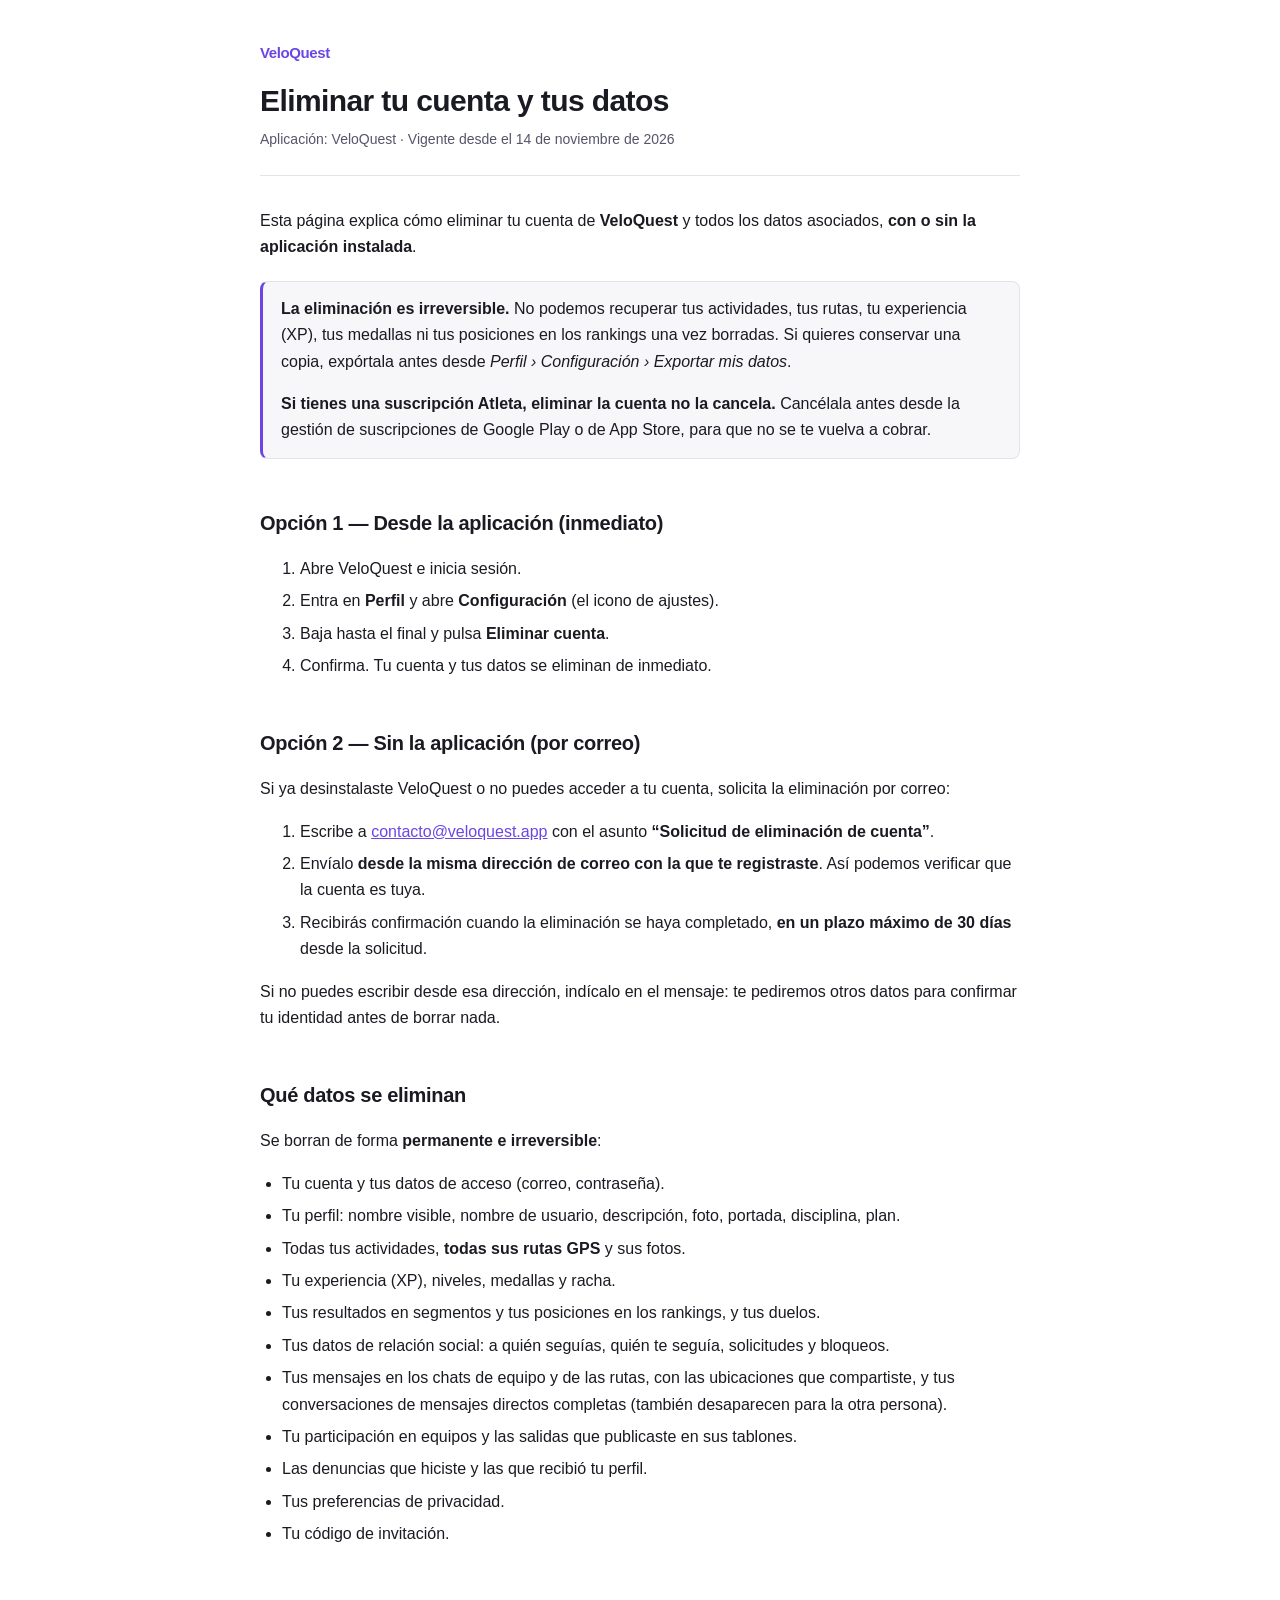
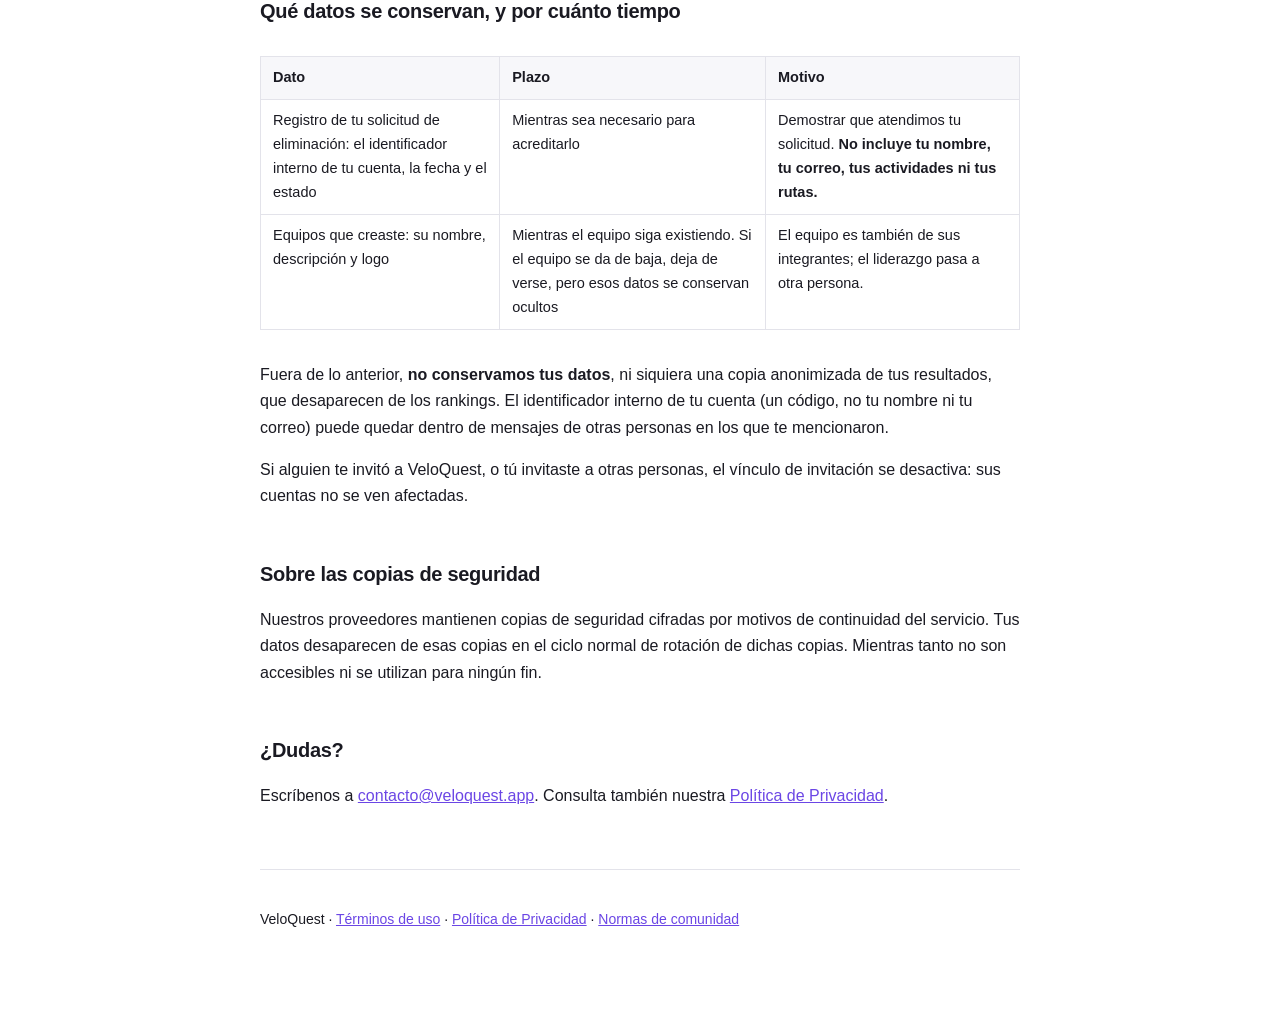
==== eliminar-cuenta/index.html @ 5dd42651 "Textos legales en su versión final (Privacidad 1.4.0, Términos 1.1.0, Normas 1.1.0) y página de elim" ====
<!doctype html>
<html lang="es-CL">
<head>
  <meta charset="utf-8">
  <meta name="viewport" content="width=device-width, initial-scale=1">
  <title>Eliminar tu cuenta — VeloQuest</title>
  <link rel="stylesheet" href="/styles.css">
</head>
<body>

<header>
  <a class="brand" href="/">VeloQuest</a>
  <h1>Eliminar tu cuenta y tus datos</h1>
  <p class="meta">Aplicación: VeloQuest · Vigente desde el 14 de noviembre de 2026</p>
</header>

<main>

<p>
  Esta página explica cómo eliminar tu cuenta de <strong>VeloQuest</strong> y todos los datos asociados,
  <strong>con o sin la aplicación instalada</strong>.
</p>

<div class="note">
  <p>
    <strong>La eliminación es irreversible.</strong> No podemos recuperar tus actividades, tus rutas,
    tu experiencia (XP), tus medallas ni tus posiciones en los rankings una vez borradas. Si quieres
    conservar una copia, expórtala antes desde <em>Perfil &rsaquo; Configuración &rsaquo; Exportar mis datos</em>.
  </p>
  <p>
    <strong>Si tienes una suscripción Atleta, eliminar la cuenta no la cancela.</strong> Cancélala
    antes desde la gestión de suscripciones de Google Play o de App Store, para que no se te vuelva
    a cobrar.
  </p>
</div>

<h2>Opción 1 — Desde la aplicación (inmediato)</h2>
<ol>
  <li>Abre VeloQuest e inicia sesión.</li>
  <li>Entra en <strong>Perfil</strong> y abre <strong>Configuración</strong> (el icono de ajustes).</li>
  <li>Baja hasta el final y pulsa <strong>Eliminar cuenta</strong>.</li>
  <li>Confirma. Tu cuenta y tus datos se eliminan de inmediato.</li>
</ol>

<h2>Opción 2 — Sin la aplicación (por correo)</h2>
<p>
  Si ya desinstalaste VeloQuest o no puedes acceder a tu cuenta, solicita la eliminación por correo:
</p>
<ol>
  <li>
    Escribe a <a href="mailto:contacto@veloquest.app?subject=Solicitud%20de%20eliminaci%C3%B3n%20de%20cuenta">contacto@veloquest.app</a>
    con el asunto <strong>“Solicitud de eliminación de cuenta”</strong>.
  </li>
  <li>
    Envíalo <strong>desde la misma dirección de correo con la que te registraste</strong>. Así podemos
    verificar que la cuenta es tuya.
  </li>
  <li>
    Recibirás confirmación cuando la eliminación se haya completado, <strong>en un plazo máximo de 30
    días</strong> desde la solicitud.
  </li>
</ol>
<p>
  Si no puedes escribir desde esa dirección, indícalo en el mensaje: te pediremos otros datos para
  confirmar tu identidad antes de borrar nada.
</p>

<h2>Qué datos se eliminan</h2>
<p>Se borran de forma <strong>permanente e irreversible</strong>:</p>
<ul>
  <li>Tu cuenta y tus datos de acceso (correo, contraseña).</li>
  <li>Tu perfil: nombre visible, nombre de usuario, descripción, foto, portada, disciplina, plan.</li>
  <li>Todas tus actividades, <strong>todas sus rutas GPS</strong> y sus fotos.</li>
  <li>Tu experiencia (XP), niveles, medallas y racha.</li>
  <li>Tus resultados en segmentos y tus posiciones en los rankings, y tus duelos.</li>
  <li>Tus datos de relación social: a quién seguías, quién te seguía, solicitudes y bloqueos.</li>
  <li>Tus mensajes en los chats de equipo y de las rutas, con las ubicaciones que compartiste, y tus
    conversaciones de mensajes directos completas (también desaparecen para la otra persona).</li>
  <li>Tu participación en equipos y las salidas que publicaste en sus tablones.</li>
  <li>Las denuncias que hiciste y las que recibió tu perfil.</li>
  <li>Tus preferencias de privacidad.</li>
  <li>Tu código de invitación.</li>
</ul>

<h2>Qué datos se conservan, y por cuánto tiempo</h2>
<div class="table-wrap">
<table>
  <tr><th>Dato</th><th>Plazo</th><th>Motivo</th></tr>
  <tr>
    <td>Registro de tu solicitud de eliminación: el identificador interno de tu cuenta, la fecha y el estado</td>
    <td>Mientras sea necesario para acreditarlo</td>
    <td>Demostrar que atendimos tu solicitud. <strong>No incluye tu nombre, tu correo, tus actividades ni tus rutas.</strong></td>
  </tr>
  <tr>
    <td>Equipos que creaste: su nombre, descripción y logo</td>
    <td>Mientras el equipo siga existiendo. Si el equipo se da de baja, deja de verse, pero esos datos se conservan ocultos</td>
    <td>El equipo es también de sus integrantes; el liderazgo pasa a otra persona.</td>
  </tr>
</table>
</div>
<p>
  Fuera de lo anterior, <strong>no conservamos tus datos</strong>, ni siquiera una copia anonimizada
  de tus resultados, que desaparecen de los rankings. El identificador interno de tu cuenta (un
  código, no tu nombre ni tu correo) puede quedar dentro de mensajes de otras personas en los que te
  mencionaron.
</p>
<p>
  Si alguien te invitó a VeloQuest, o tú invitaste a otras personas, el vínculo de invitación se
  desactiva: sus cuentas no se ven afectadas.
</p>

<h2>Sobre las copias de seguridad</h2>
<p>
  Nuestros proveedores mantienen copias de seguridad cifradas por motivos de continuidad del servicio.
  Tus datos desaparecen de esas copias en el ciclo normal de rotación de dichas copias. Mientras tanto
  no son accesibles ni se utilizan para ningún fin.
</p>

<h2>¿Dudas?</h2>
<p>
  Escríbenos a <a href="mailto:contacto@veloquest.app">contacto@veloquest.app</a>.
  Consulta también nuestra <a href="/legal/privacidad">Política de Privacidad</a>.
</p>

</main>

<footer>
  <p>
    VeloQuest · <a href="/legal/terminos">Términos de uso</a> ·
    <a href="/legal/privacidad">Política de Privacidad</a> ·
    <a href="/legal/normas-comunidad">Normas de comunidad</a>
  </p>
</footer>

</body>
</html>
---- styles.css ----
/* VeloQuest — sitio legal estático.
   Sin dependencias externas: se sirve igual en GitHub Pages o Cloudflare Pages. */

:root {
  --bg: #ffffff;
  --text: #1a1a22;
  --text-2: #55556a;
  --border: #e3e3ea;
  --accent: #6b46e5;
  --surface: #f7f7fa;
  --warn-bg: #fff7e6;
  --warn-border: #f0b429;
  --warn-text: #6b4a00;
}

@media (prefers-color-scheme: dark) {
  :root {
    --bg: #0f0f13;
    --text: #f2f2f5;
    --text-2: #9b9aaa;
    --border: rgba(255, 255, 255, 0.1);
    --accent: #a48bfd;
    --surface: #16161c;
    --warn-bg: #2a2107;
    --warn-border: #f0b429;
    --warn-text: #f0cf85;
  }
}

* { box-sizing: border-box; }

body {
  margin: 0;
  padding: 0 20px 80px;
  background: var(--bg);
  color: var(--text);
  font-family: -apple-system, BlinkMacSystemFont, "Segoe UI", Roboto, Helvetica, Arial, sans-serif;
  line-height: 1.65;
  font-size: 16px;
}

main, header { max-width: 760px; margin: 0 auto; }

header {
  padding: 40px 0 24px;
  border-bottom: 1px solid var(--border);
  margin-bottom: 32px;
}

.brand {
  font-weight: 800;
  letter-spacing: -0.4px;
  font-size: 15px;
  color: var(--accent);
  text-decoration: none;
}

h1 {
  font-size: 30px;
  line-height: 1.25;
  letter-spacing: -0.6px;
  margin: 16px 0 8px;
}

h2 {
  font-size: 20px;
  letter-spacing: -0.3px;
  margin: 40px 0 12px;
  padding-top: 8px;
}

h3 { font-size: 16px; margin: 24px 0 8px; }

.meta { color: var(--text-2); font-size: 14px; margin: 0; }

p, li { color: var(--text); }

ul { padding-left: 22px; }
li { margin-bottom: 6px; }

a { color: var(--accent); }

code {
  background: var(--surface);
  border: 1px solid var(--border);
  border-radius: 4px;
  padding: 1px 5px;
  font-size: 0.9em;
}

/* Nota destacada: garantías o advertencias de contenido. */
.note {
  background: var(--surface);
  border: 1px solid var(--border);
  border-left: 3px solid var(--accent);
  border-radius: 8px;
  padding: 14px 18px;
  margin: 20px 0;
}
.note p:first-child { margin-top: 0; }
.note p:last-child { margin-bottom: 0; }

table { border-collapse: collapse; width: 100%; margin: 16px 0; }
th, td {
  border: 1px solid var(--border);
  padding: 9px 12px;
  text-align: left;
  font-size: 14.5px;
  vertical-align: top;
}
th { background: var(--surface); font-weight: 700; }

.table-wrap { overflow-x: auto; }

footer {
  max-width: 760px;
  margin: 60px auto 0;
  padding-top: 24px;
  border-top: 1px solid var(--border);
  color: var(--text-2);
  font-size: 14px;
}

@media (max-width: 520px) {
  h1 { font-size: 25px; }
  body { font-size: 15.5px; }
}
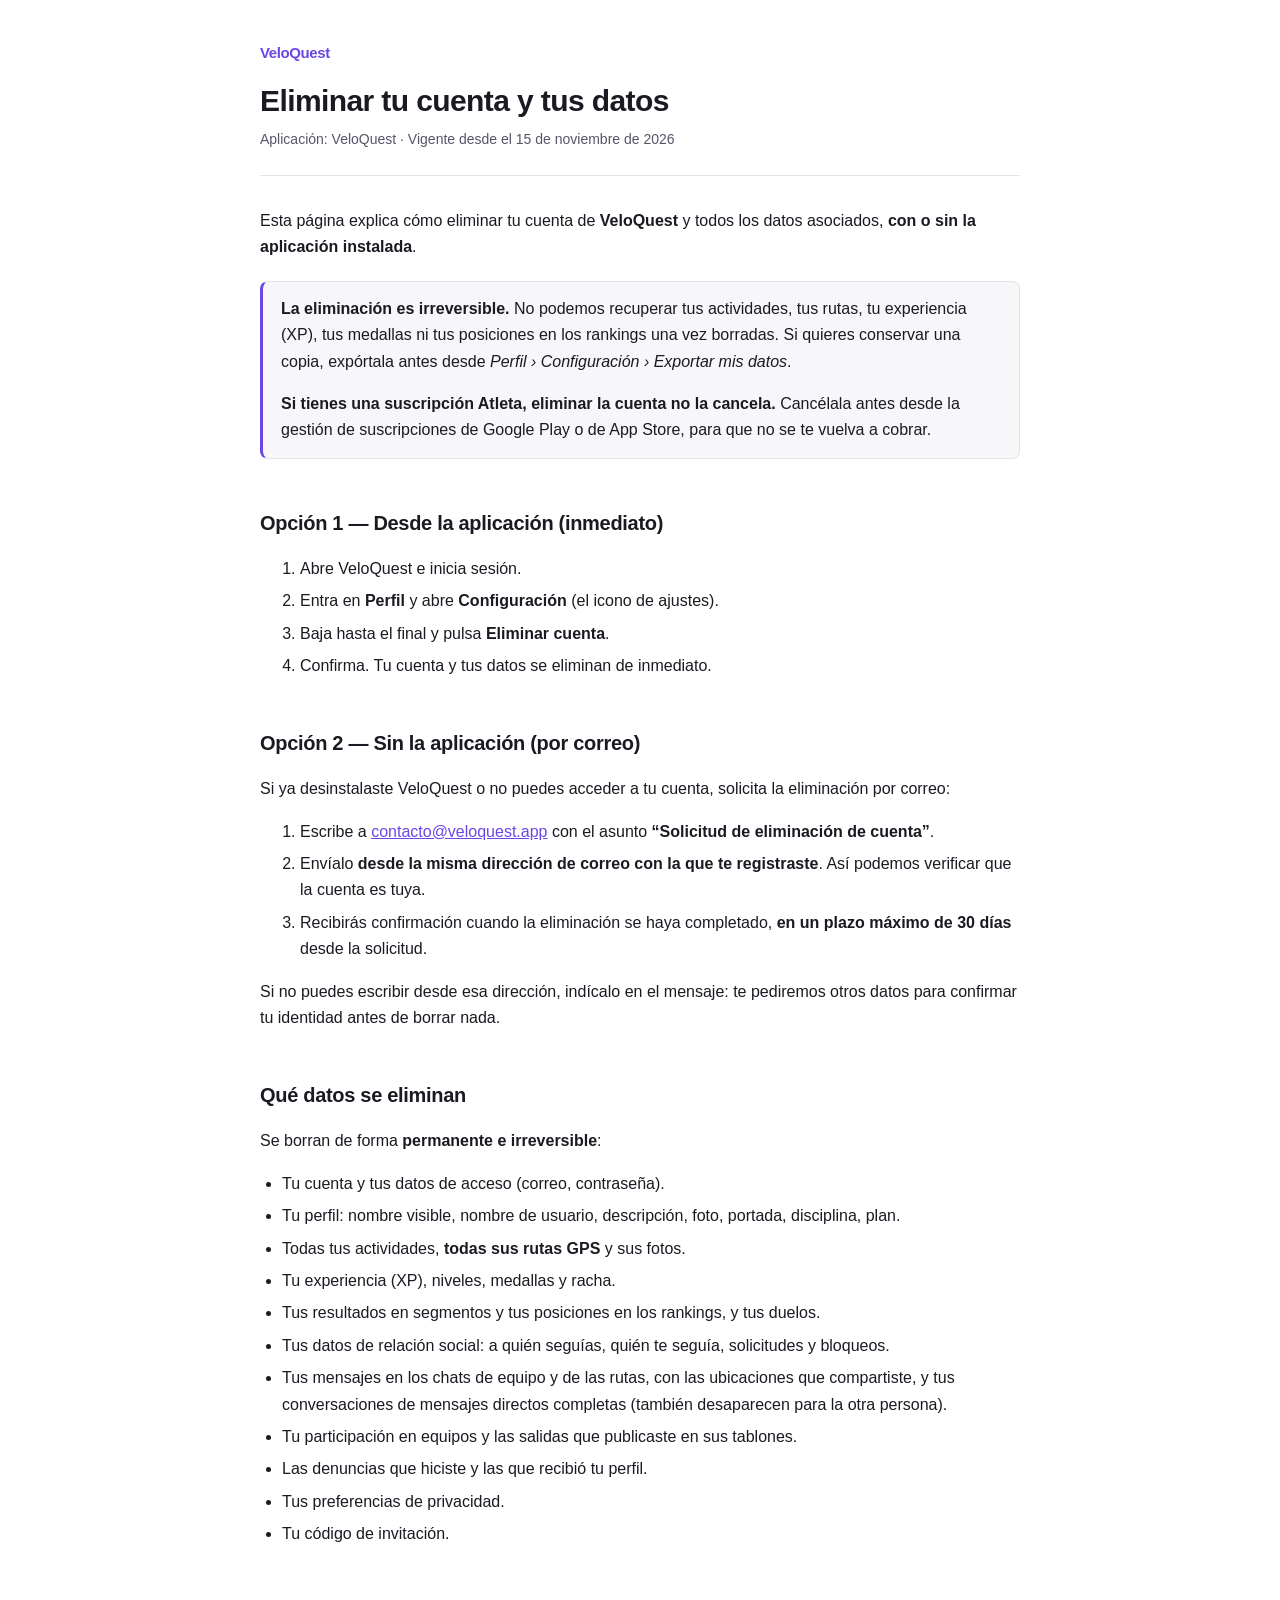
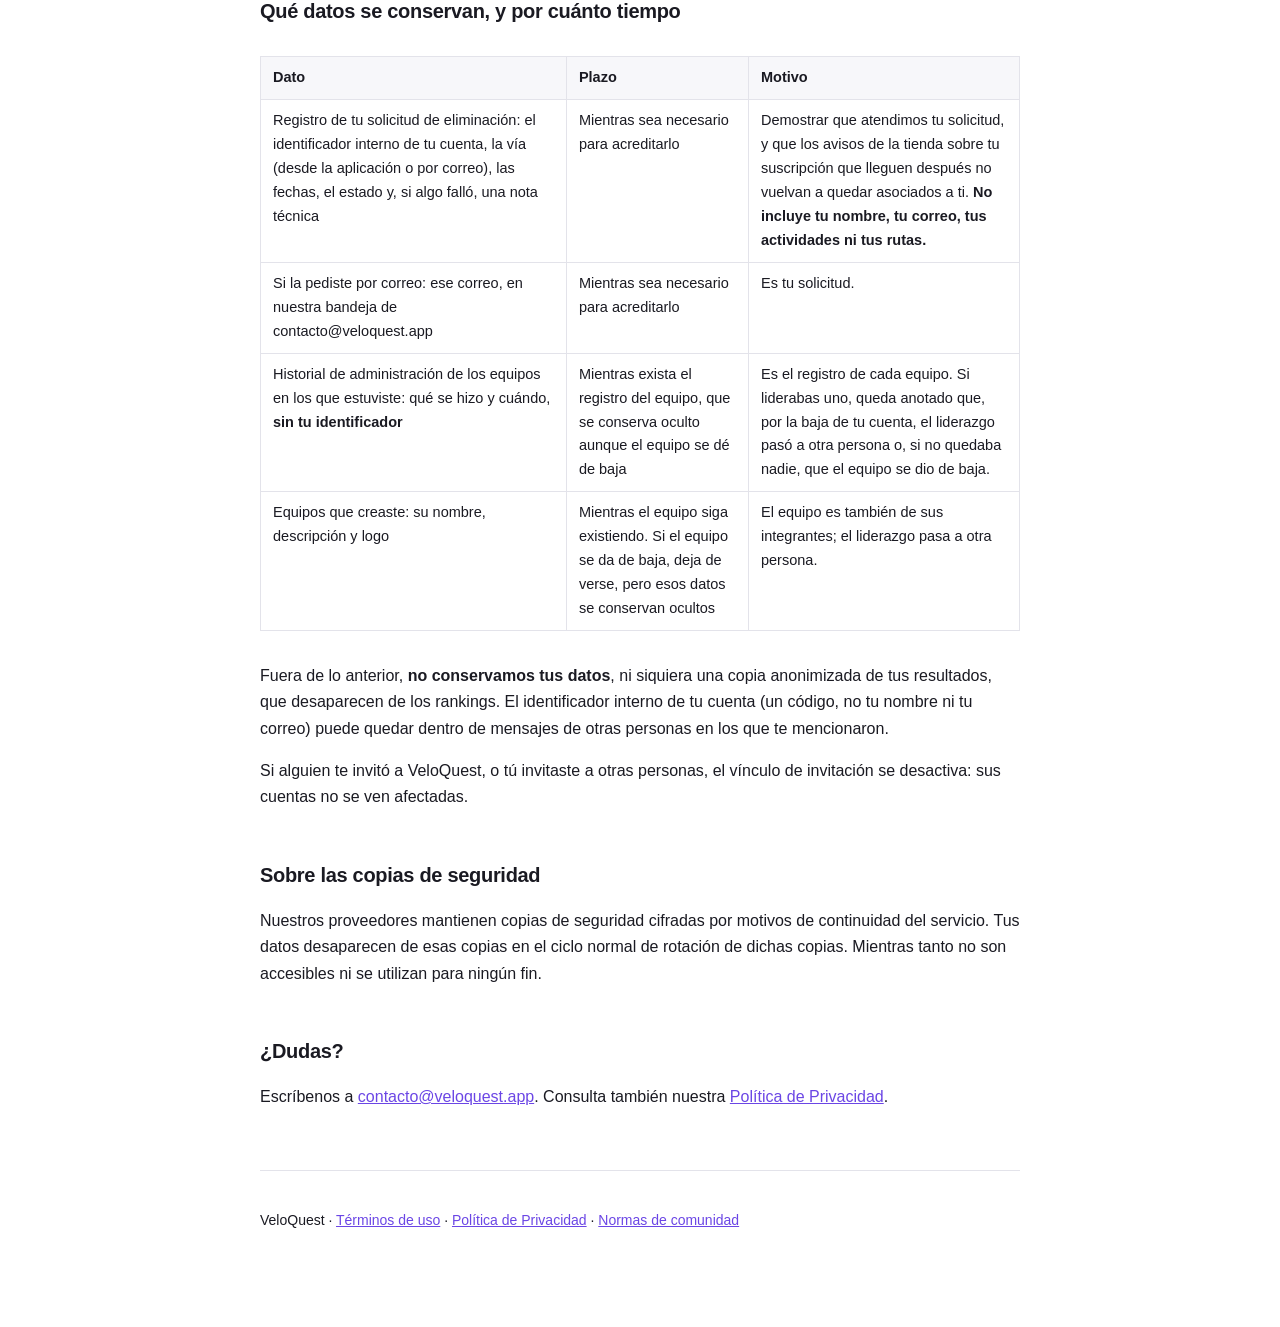
==== commit c5b2c35f: "Página de eliminación de cuenta al día con la Privacidad 1.5.0 (§3.1288)" ====
--- a/eliminar-cuenta/index.html
+++ b/eliminar-cuenta/index.html
@@ -11,7 +11,7 @@
 <header>
   <a class="brand" href="/">VeloQuest</a>
   <h1>Eliminar tu cuenta y tus datos</h1>
-  <p class="meta">Aplicación: VeloQuest · Vigente desde el 14 de noviembre de 2026</p>
+  <p class="meta">Aplicación: VeloQuest · Vigente desde el 15 de noviembre de 2026</p>
 </header>
 
 <main>
@@ -87,9 +87,19 @@
 <table>
   <tr><th>Dato</th><th>Plazo</th><th>Motivo</th></tr>
   <tr>
-    <td>Registro de tu solicitud de eliminación: el identificador interno de tu cuenta, la fecha y el estado</td>
+    <td>Registro de tu solicitud de eliminación: el identificador interno de tu cuenta, la vía (desde la aplicación o por correo), las fechas, el estado y, si algo falló, una nota técnica</td>
     <td>Mientras sea necesario para acreditarlo</td>
-    <td>Demostrar que atendimos tu solicitud. <strong>No incluye tu nombre, tu correo, tus actividades ni tus rutas.</strong></td>
+    <td>Demostrar que atendimos tu solicitud, y que los avisos de la tienda sobre tu suscripción que lleguen después no vuelvan a quedar asociados a ti. <strong>No incluye tu nombre, tu correo, tus actividades ni tus rutas.</strong></td>
+  </tr>
+  <tr>
+    <td>Si la pediste por correo: ese correo, en nuestra bandeja de contacto@veloquest.app</td>
+    <td>Mientras sea necesario para acreditarlo</td>
+    <td>Es tu solicitud.</td>
+  </tr>
+  <tr>
+    <td>Historial de administración de los equipos en los que estuviste: qué se hizo y cuándo, <strong>sin tu identificador</strong></td>
+    <td>Mientras exista el registro del equipo, que se conserva oculto aunque el equipo se dé de baja</td>
+    <td>Es el registro de cada equipo. Si liderabas uno, queda anotado que, por la baja de tu cuenta, el liderazgo pasó a otra persona o, si no quedaba nadie, que el equipo se dio de baja.</td>
   </tr>
   <tr>
     <td>Equipos que creaste: su nombre, descripción y logo</td>
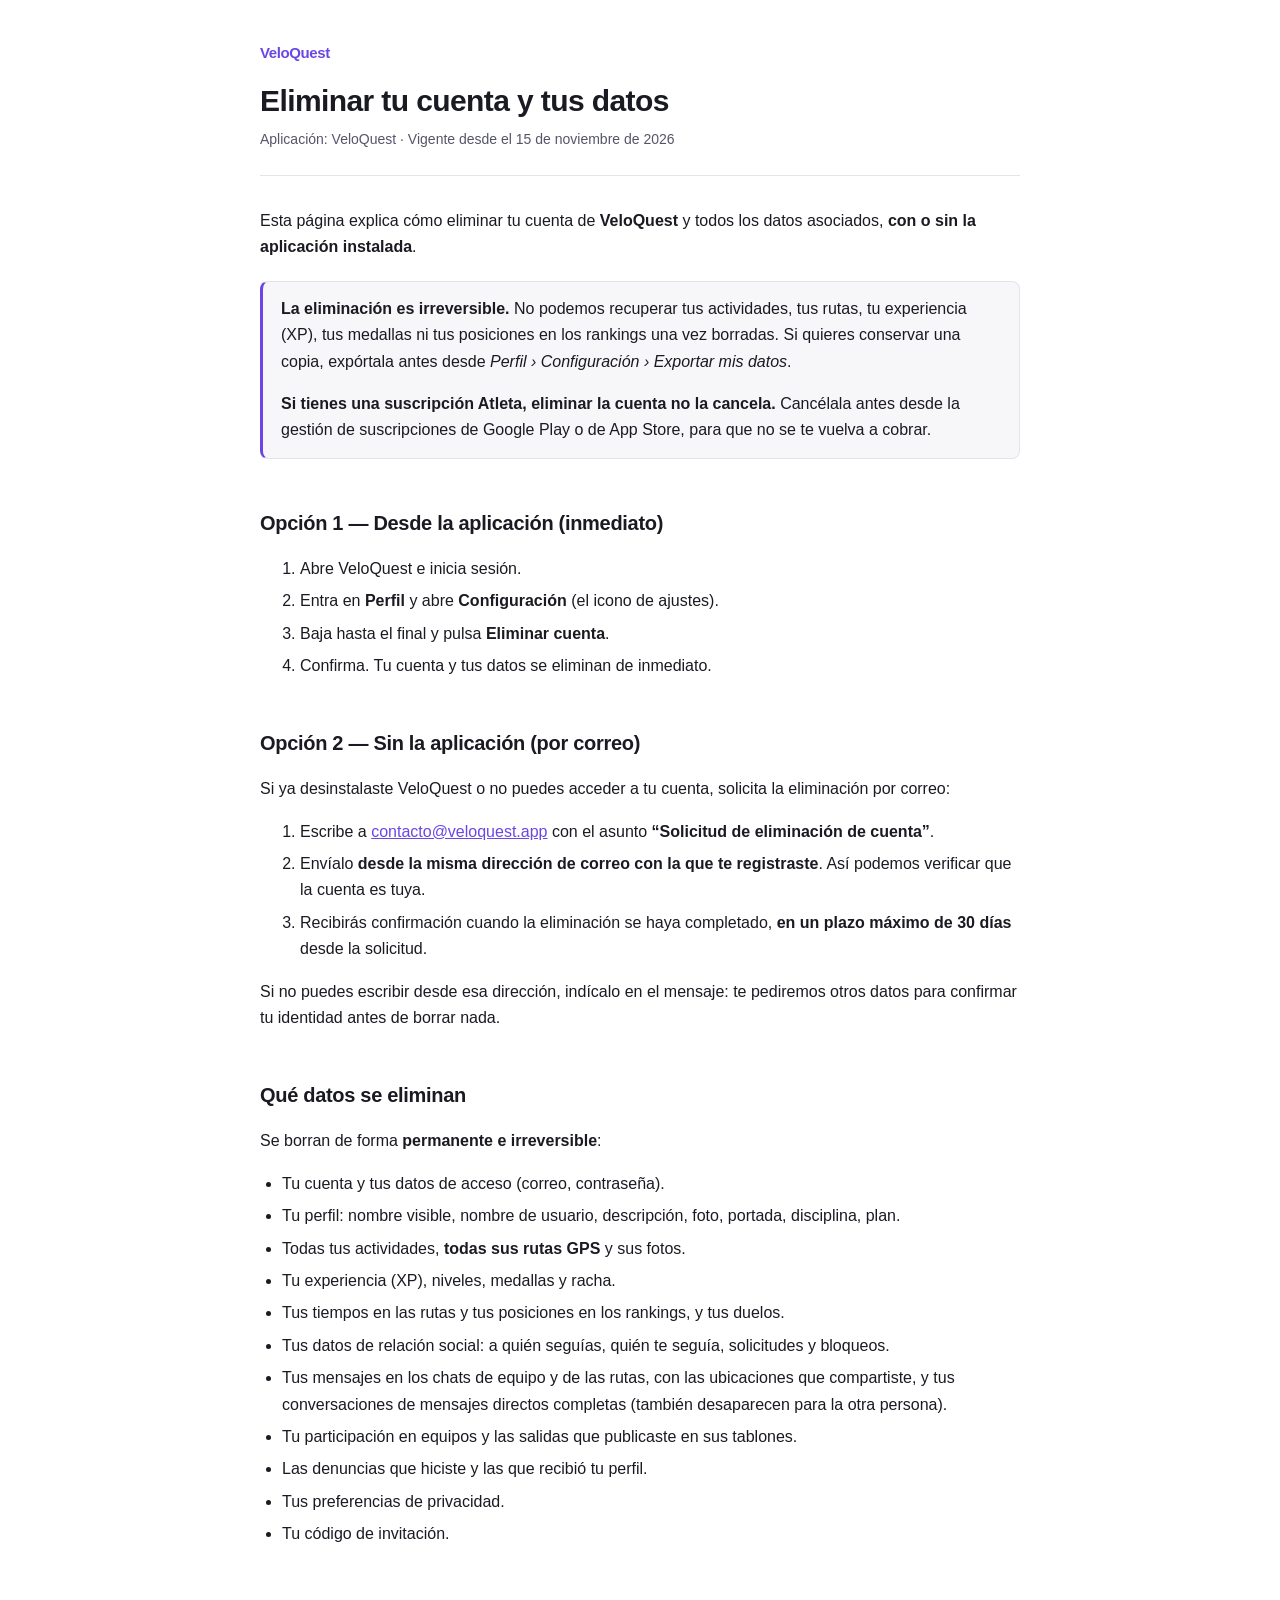
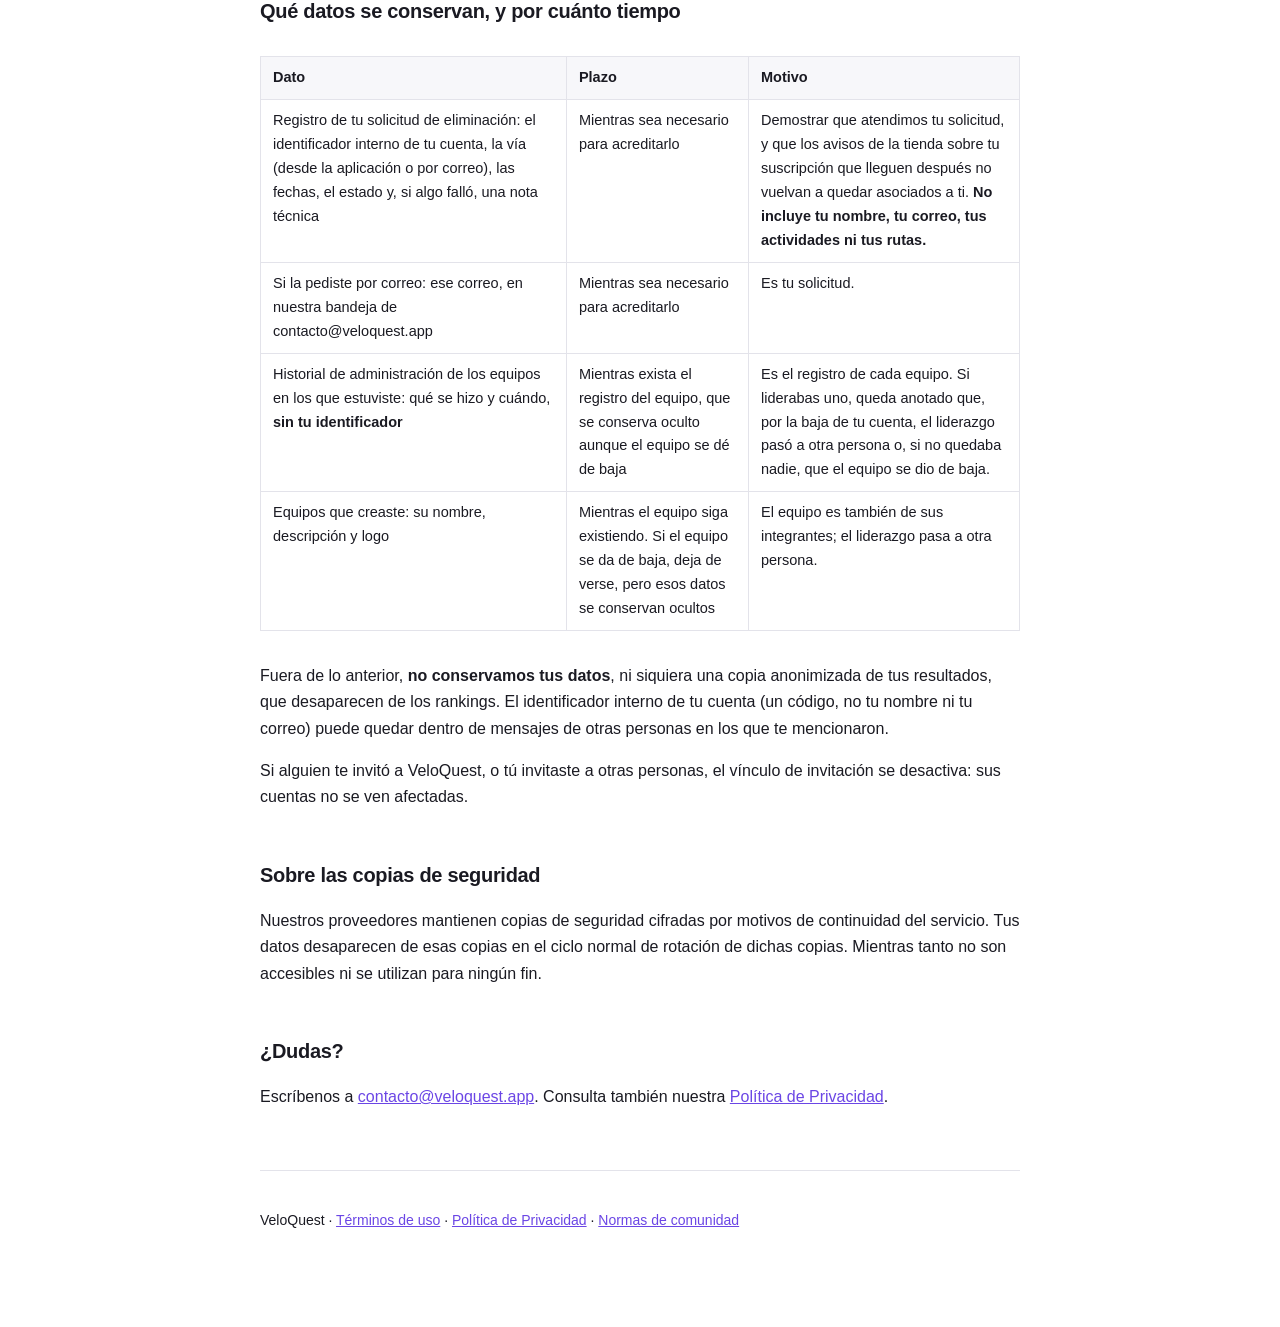
==== commit c628ef58: "eliminar-cuenta (§3.1341): ruta en vez de segmento" ====
--- a/eliminar-cuenta/index.html
+++ b/eliminar-cuenta/index.html
@@ -72,7 +72,7 @@
   <li>Tu perfil: nombre visible, nombre de usuario, descripción, foto, portada, disciplina, plan.</li>
   <li>Todas tus actividades, <strong>todas sus rutas GPS</strong> y sus fotos.</li>
   <li>Tu experiencia (XP), niveles, medallas y racha.</li>
-  <li>Tus resultados en segmentos y tus posiciones en los rankings, y tus duelos.</li>
+  <li>Tus tiempos en las rutas y tus posiciones en los rankings, y tus duelos.</li>
   <li>Tus datos de relación social: a quién seguías, quién te seguía, solicitudes y bloqueos.</li>
   <li>Tus mensajes en los chats de equipo y de las rutas, con las ubicaciones que compartiste, y tus
     conversaciones de mensajes directos completas (también desaparecen para la otra persona).</li>
@@ -129,16 +129,16 @@
 <h2>¿Dudas?</h2>
 <p>
   Escríbenos a <a href="mailto:contacto@veloquest.app">contacto@veloquest.app</a>.
-  Consulta también nuestra <a href="/legal/privacidad">Política de Privacidad</a>.
+  Consulta también nuestra <a href="/legal/privacidad/">Política de Privacidad</a>.
 </p>
 
 </main>
 
 <footer>
   <p>
-    VeloQuest · <a href="/legal/terminos">Términos de uso</a> ·
-    <a href="/legal/privacidad">Política de Privacidad</a> ·
-    <a href="/legal/normas-comunidad">Normas de comunidad</a>
+    VeloQuest · <a href="/legal/terminos/">Términos de uso</a> ·
+    <a href="/legal/privacidad/">Política de Privacidad</a> ·
+    <a href="/legal/normas-comunidad/">Normas de comunidad</a>
   </p>
 </footer>
 
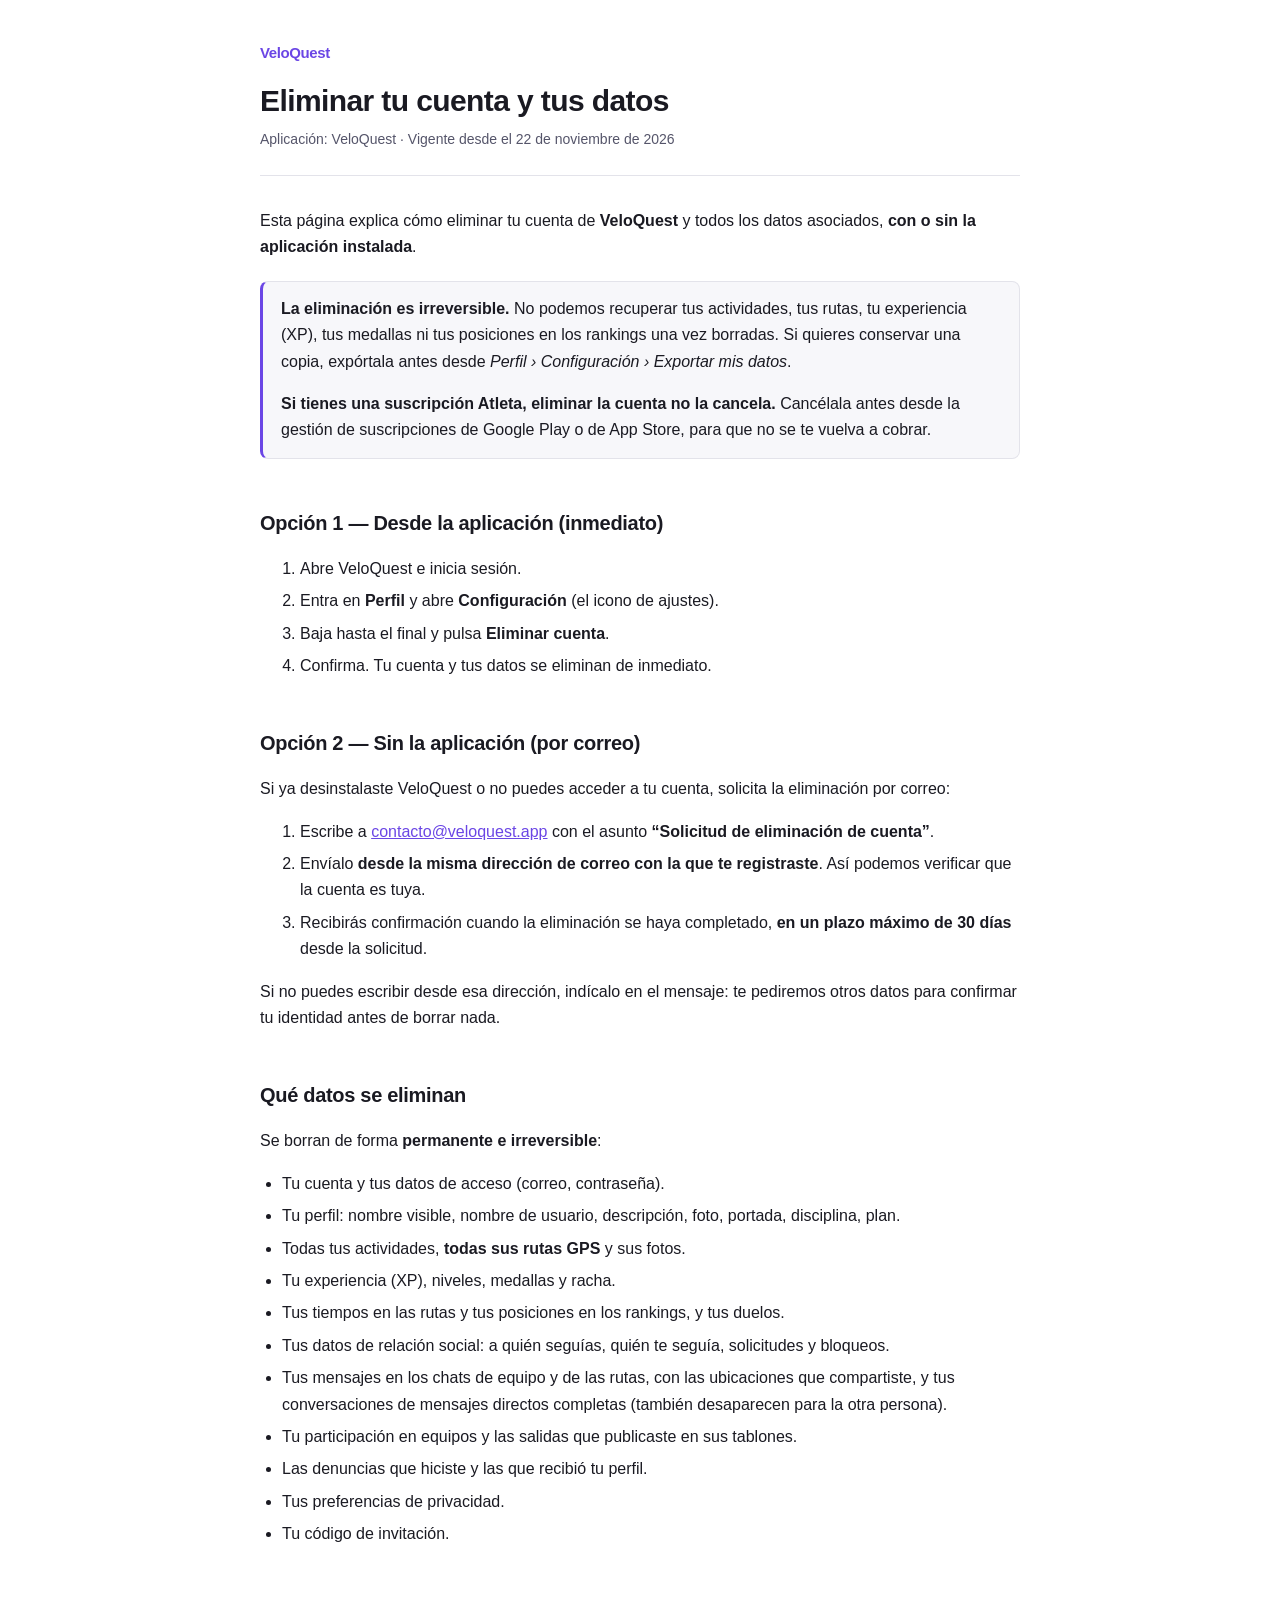
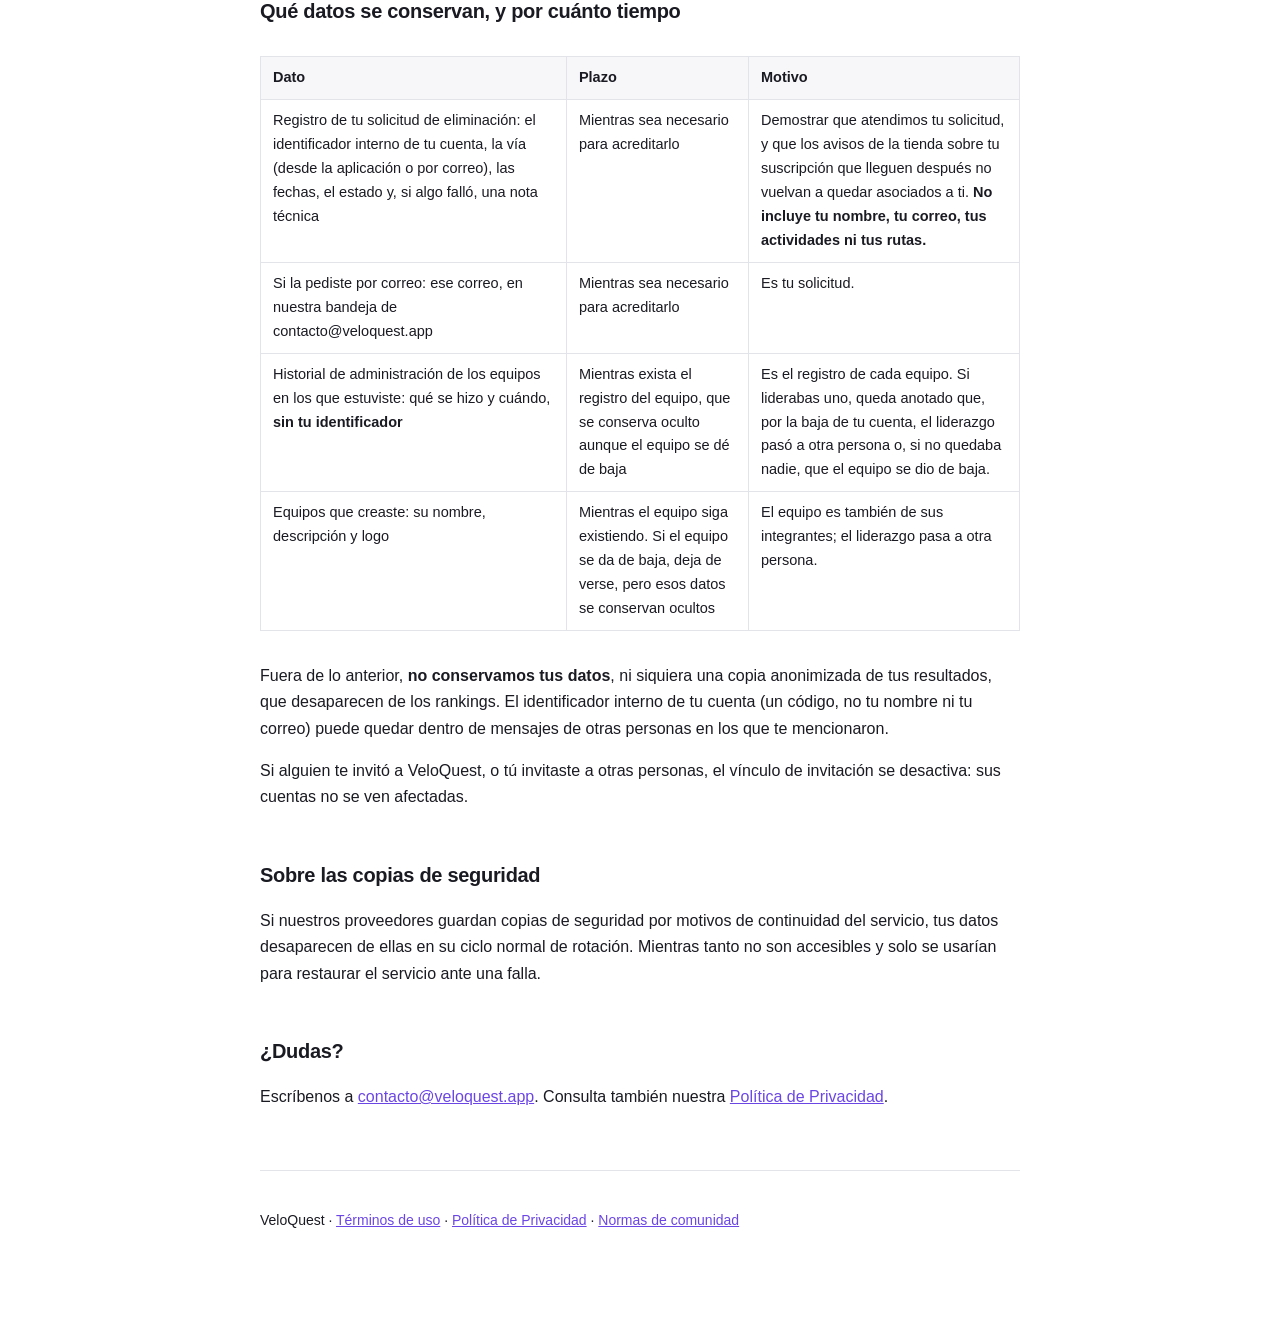
==== commit ab5ef9c4: "eliminar-cuenta (§3.1393): las copias de seguridad, en condicional (cierto con y sin Pro); vigente d" ====
--- a/eliminar-cuenta/index.html
+++ b/eliminar-cuenta/index.html
@@ -11,7 +11,7 @@
 <header>
   <a class="brand" href="/">VeloQuest</a>
   <h1>Eliminar tu cuenta y tus datos</h1>
-  <p class="meta">Aplicación: VeloQuest · Vigente desde el 15 de noviembre de 2026</p>
+  <p class="meta">Aplicación: VeloQuest · Vigente desde el 22 de noviembre de 2026</p>
 </header>
 
 <main>
@@ -121,9 +121,9 @@
 
 <h2>Sobre las copias de seguridad</h2>
 <p>
-  Nuestros proveedores mantienen copias de seguridad cifradas por motivos de continuidad del servicio.
-  Tus datos desaparecen de esas copias en el ciclo normal de rotación de dichas copias. Mientras tanto
-  no son accesibles ni se utilizan para ningún fin.
+  Si nuestros proveedores guardan copias de seguridad por motivos de continuidad del servicio, tus datos
+  desaparecen de ellas en su ciclo normal de rotación. Mientras tanto no son accesibles y solo se usarían
+  para restaurar el servicio ante una falla.
 </p>
 
 <h2>¿Dudas?</h2>
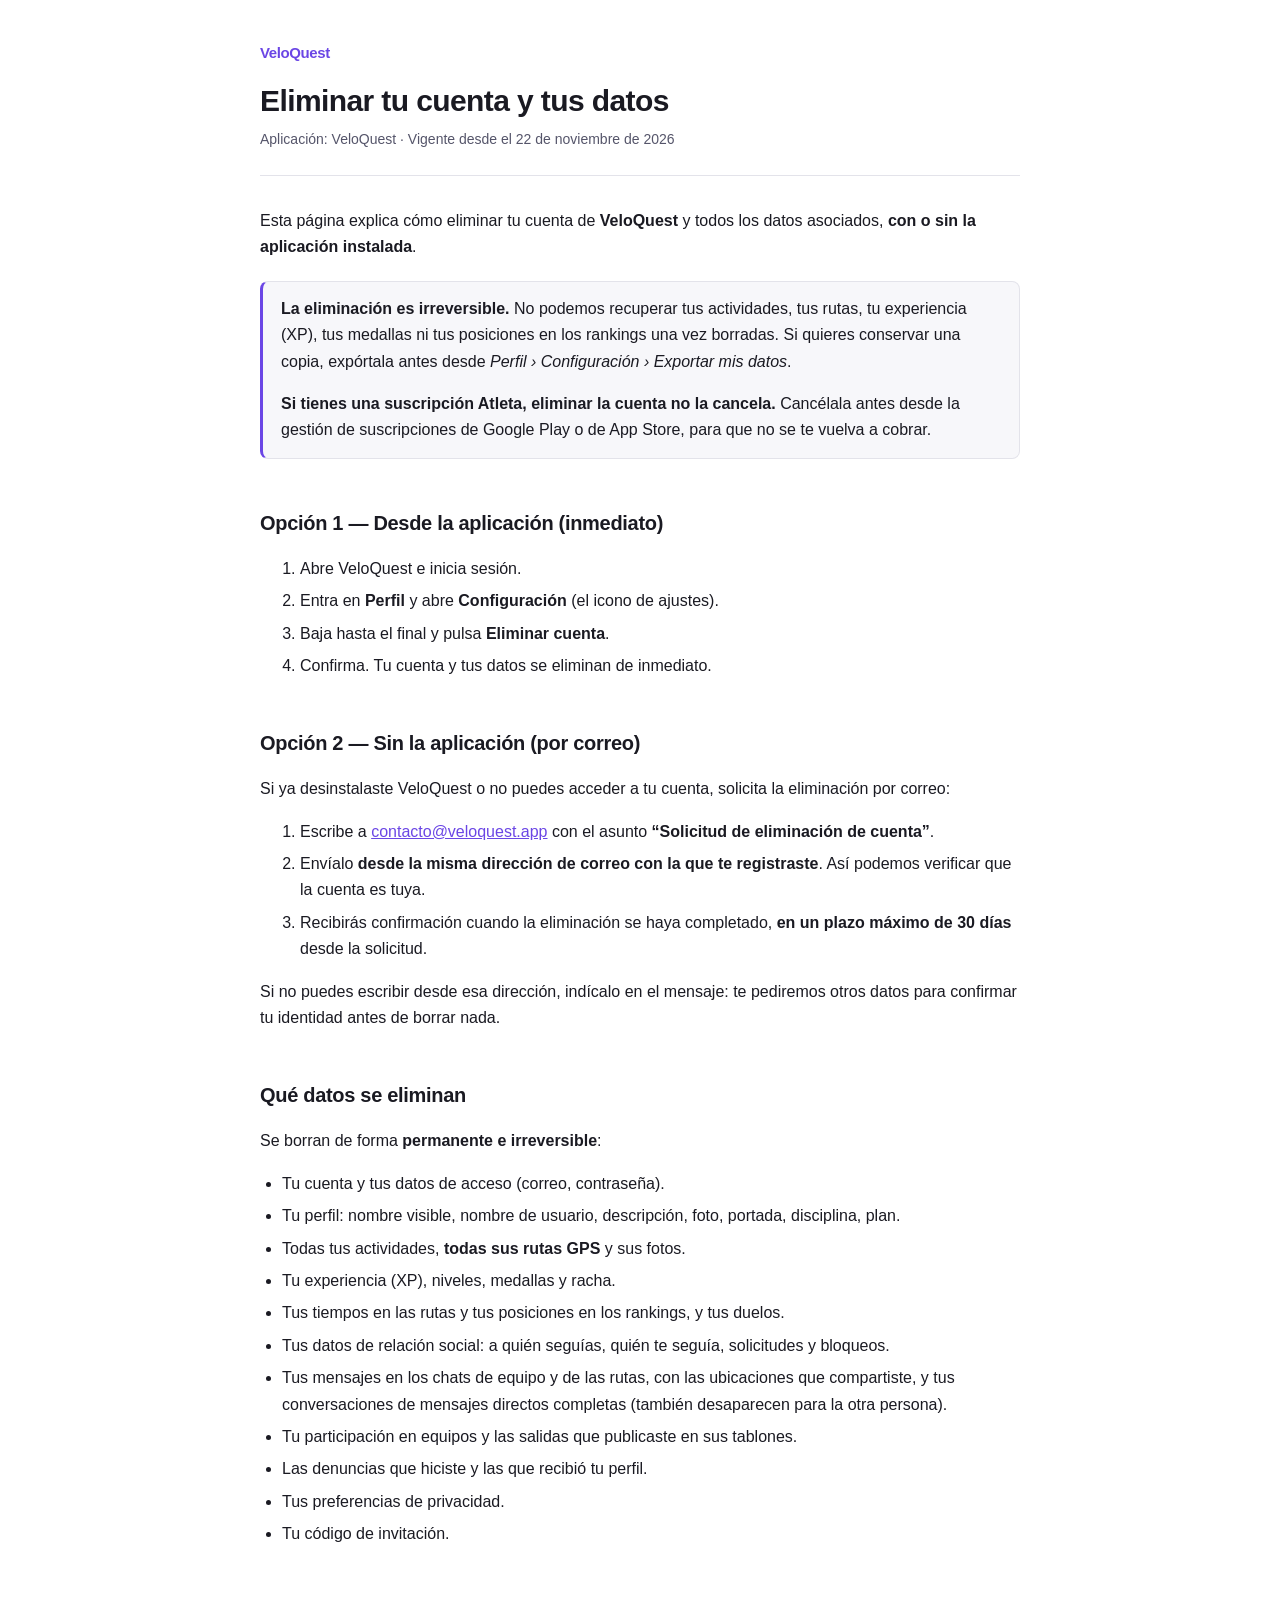
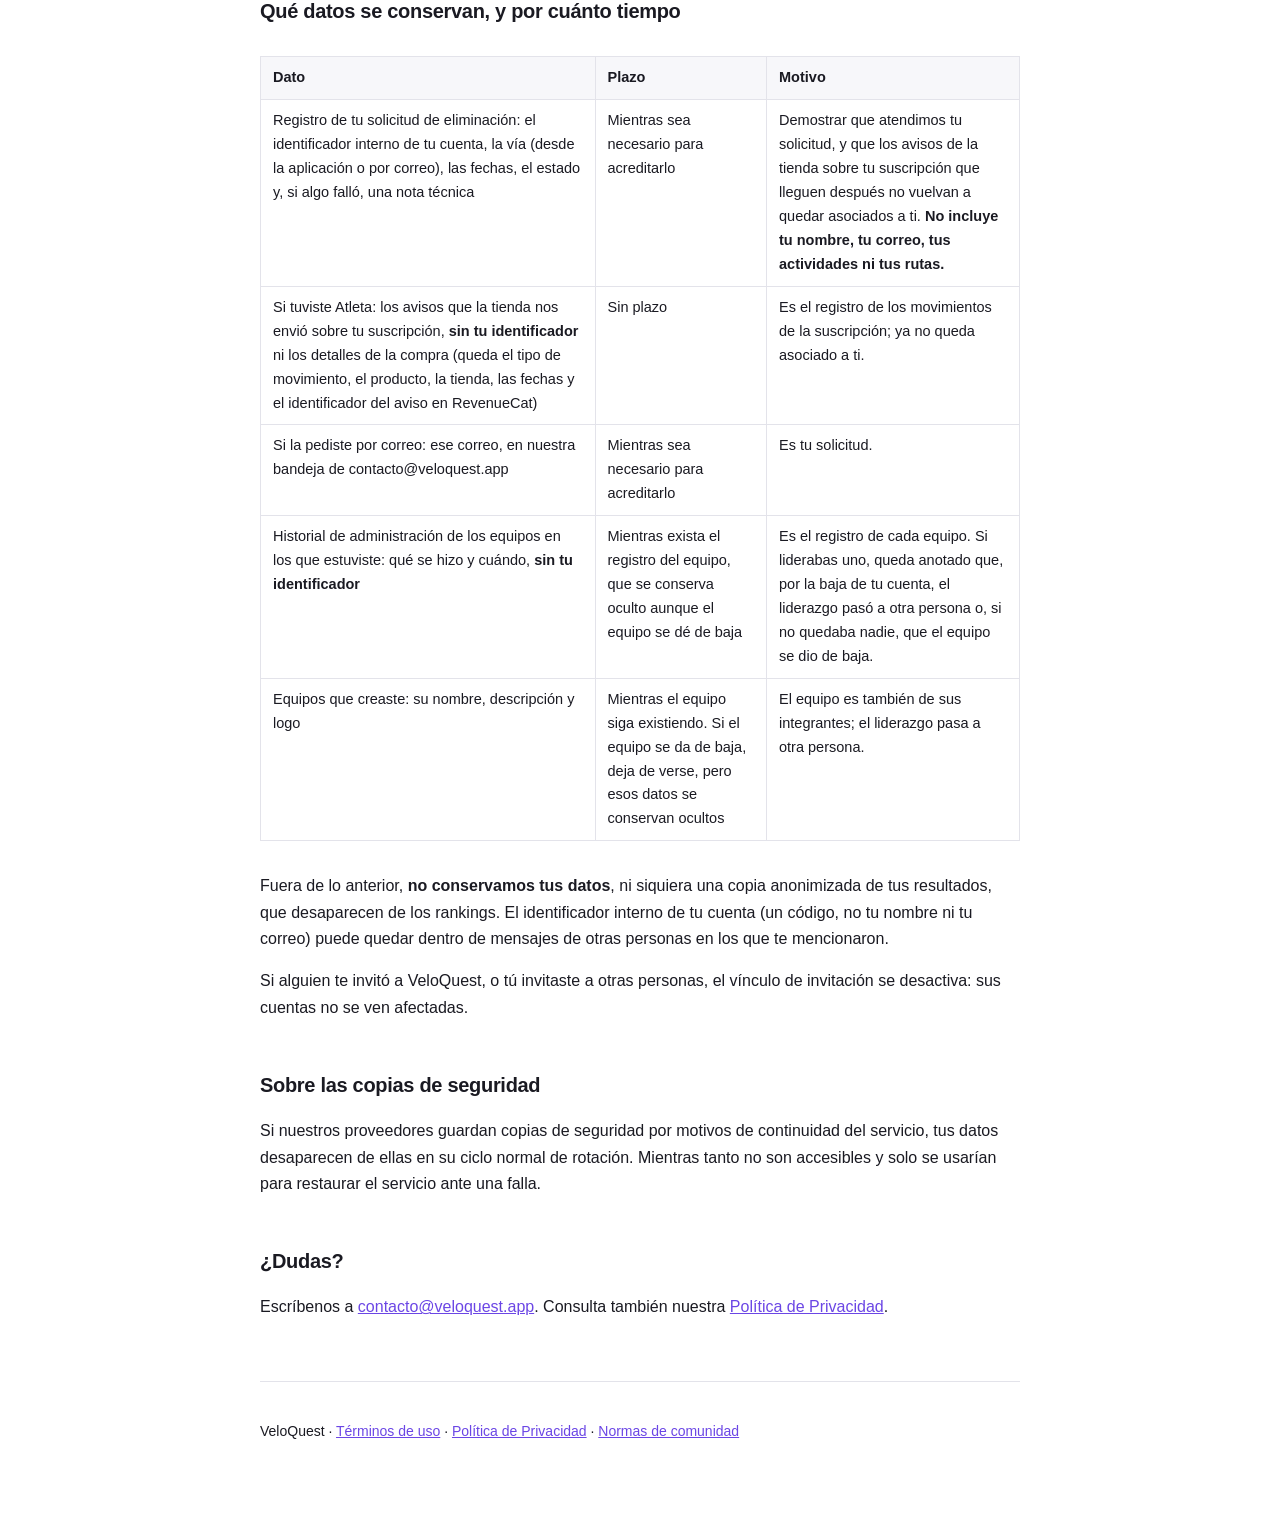
==== commit 0fc01355: "eliminar-cuenta (§3.1394): los avisos de suscripción que quedan sin identificador" ====
--- a/eliminar-cuenta/index.html
+++ b/eliminar-cuenta/index.html
@@ -92,6 +92,11 @@
     <td>Demostrar que atendimos tu solicitud, y que los avisos de la tienda sobre tu suscripción que lleguen después no vuelvan a quedar asociados a ti. <strong>No incluye tu nombre, tu correo, tus actividades ni tus rutas.</strong></td>
   </tr>
   <tr>
+    <td>Si tuviste Atleta: los avisos que la tienda nos envió sobre tu suscripción, <strong>sin tu identificador</strong> ni los detalles de la compra (queda el tipo de movimiento, el producto, la tienda, las fechas y el identificador del aviso en RevenueCat)</td>
+    <td>Sin plazo</td>
+    <td>Es el registro de los movimientos de la suscripción; ya no queda asociado a ti.</td>
+  </tr>
+  <tr>
     <td>Si la pediste por correo: ese correo, en nuestra bandeja de contacto@veloquest.app</td>
     <td>Mientras sea necesario para acreditarlo</td>
     <td>Es tu solicitud.</td>
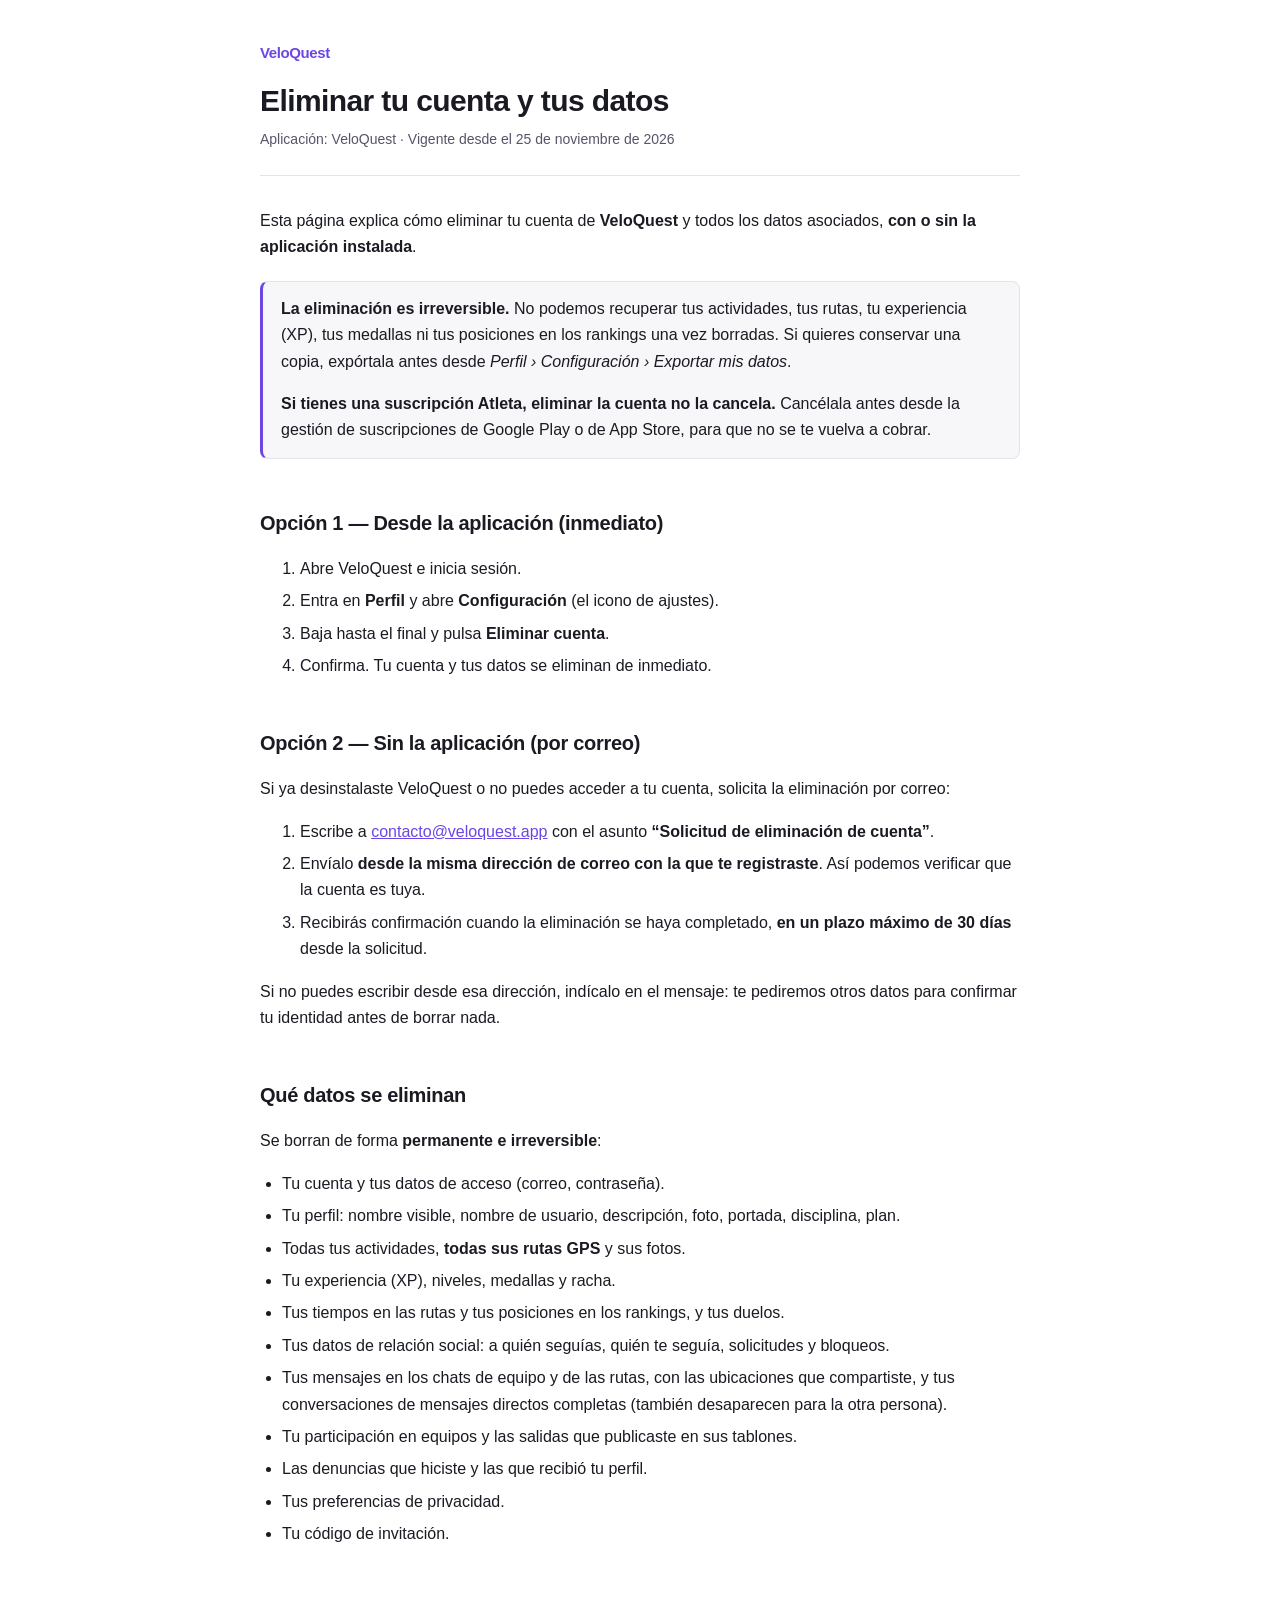
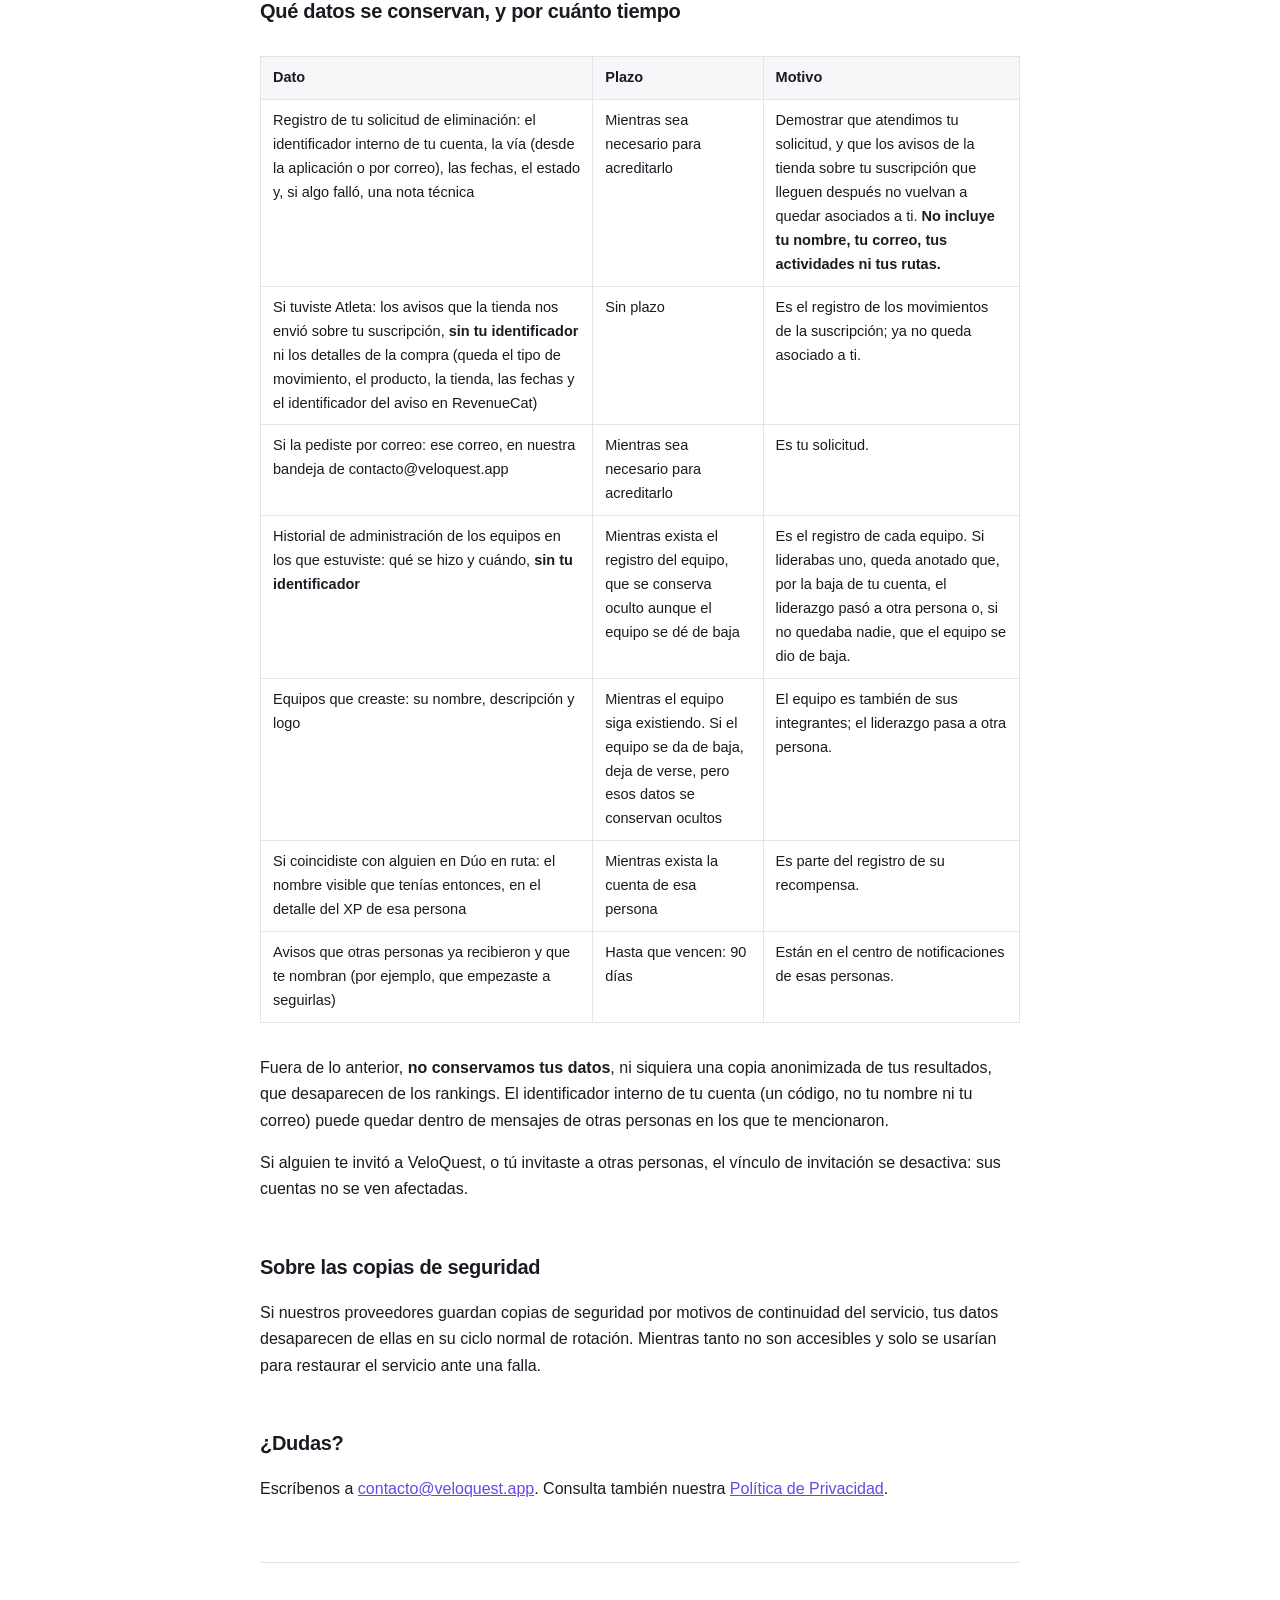
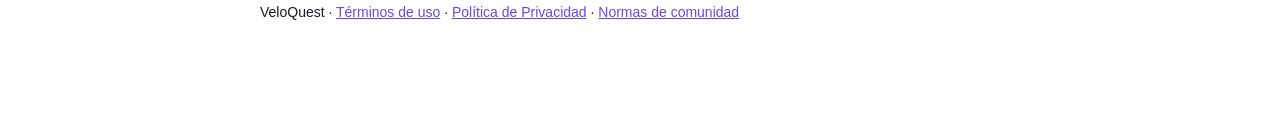
==== commit b00afb76: "eliminar-cuenta (§3.1411)" ====
--- a/eliminar-cuenta/index.html
+++ b/eliminar-cuenta/index.html
@@ -11,7 +11,7 @@
 <header>
   <a class="brand" href="/">VeloQuest</a>
   <h1>Eliminar tu cuenta y tus datos</h1>
-  <p class="meta">Aplicación: VeloQuest · Vigente desde el 22 de noviembre de 2026</p>
+  <p class="meta">Aplicación: VeloQuest · Vigente desde el 25 de noviembre de 2026</p>
 </header>
 
 <main>
@@ -111,6 +111,16 @@
     <td>Mientras el equipo siga existiendo. Si el equipo se da de baja, deja de verse, pero esos datos se conservan ocultos</td>
     <td>El equipo es también de sus integrantes; el liderazgo pasa a otra persona.</td>
   </tr>
+  <tr>
+    <td>Si coincidiste con alguien en Dúo en ruta: el nombre visible que tenías entonces, en el detalle del XP de esa persona</td>
+    <td>Mientras exista la cuenta de esa persona</td>
+    <td>Es parte del registro de su recompensa.</td>
+  </tr>
+  <tr>
+    <td>Avisos que otras personas ya recibieron y que te nombran (por ejemplo, que empezaste a seguirlas)</td>
+    <td>Hasta que vencen: 90 días</td>
+    <td>Están en el centro de notificaciones de esas personas.</td>
+  </tr>
 </table>
 </div>
 <p>
